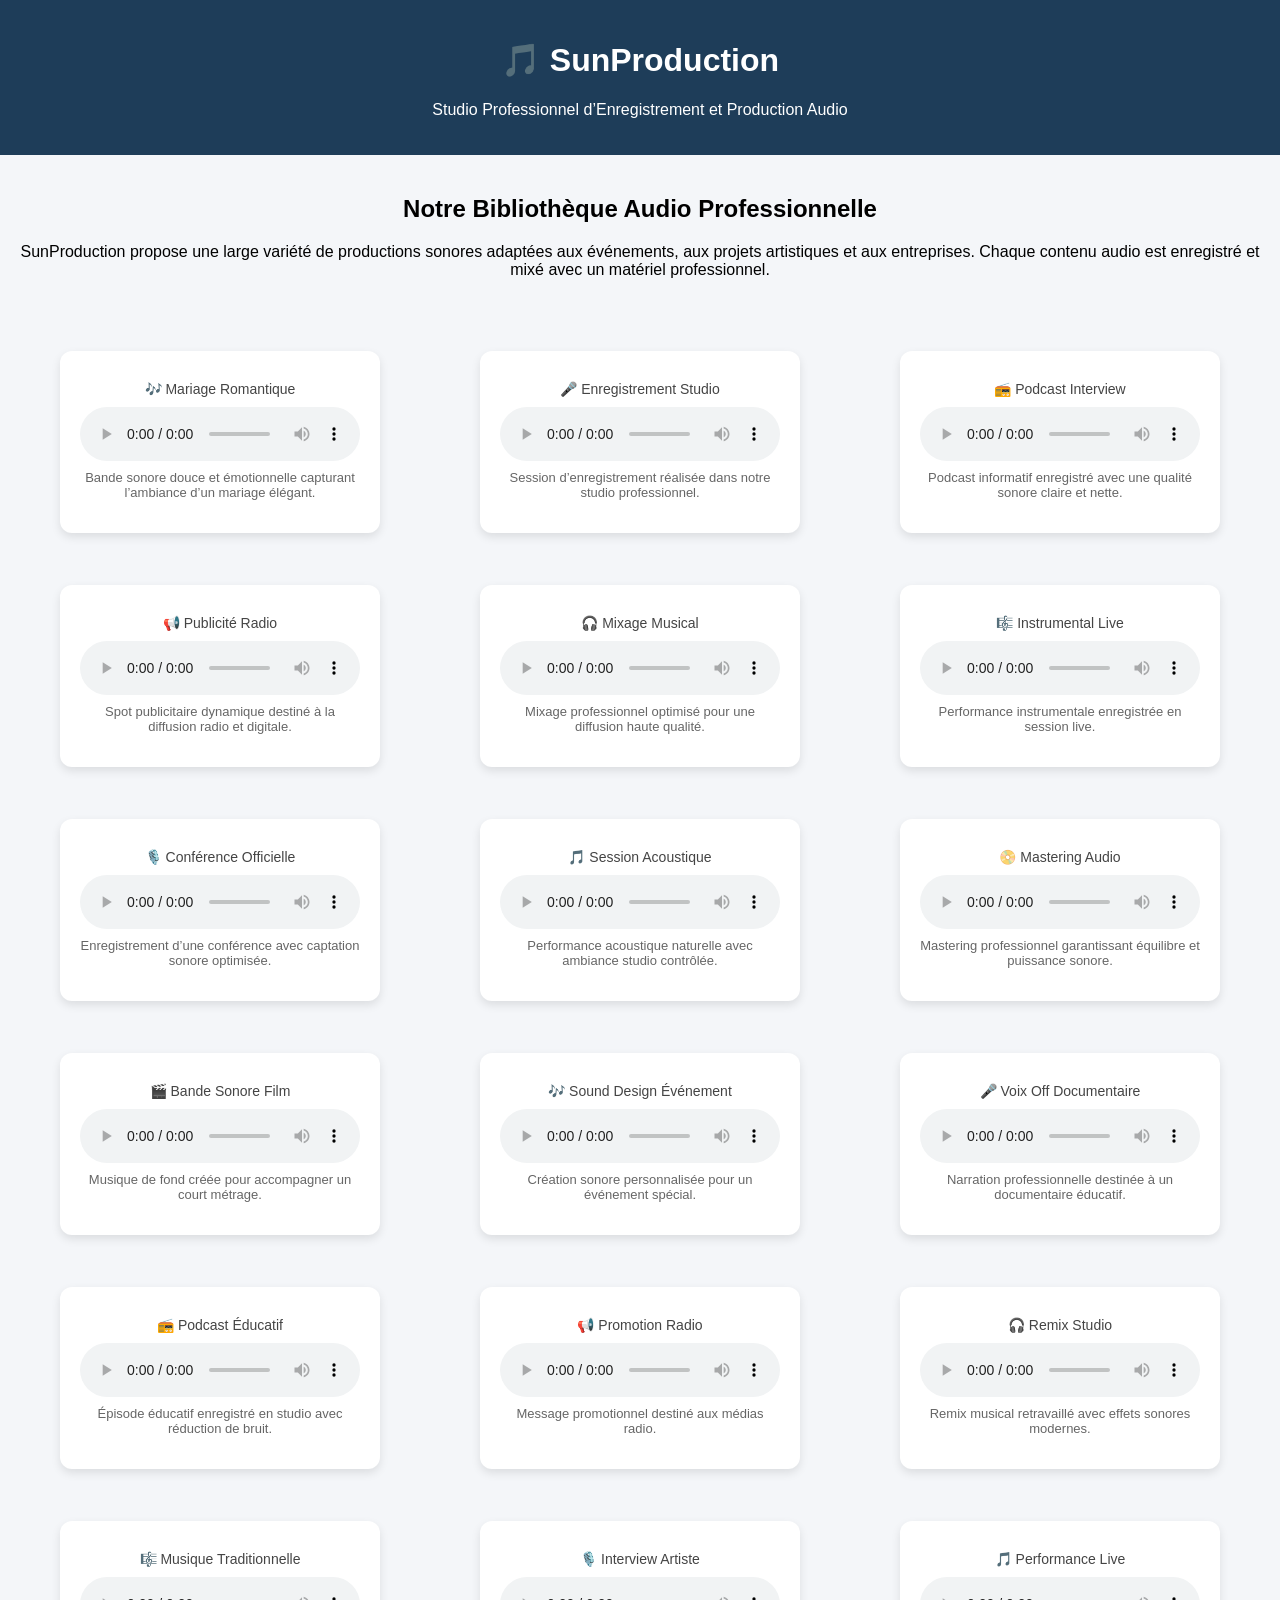
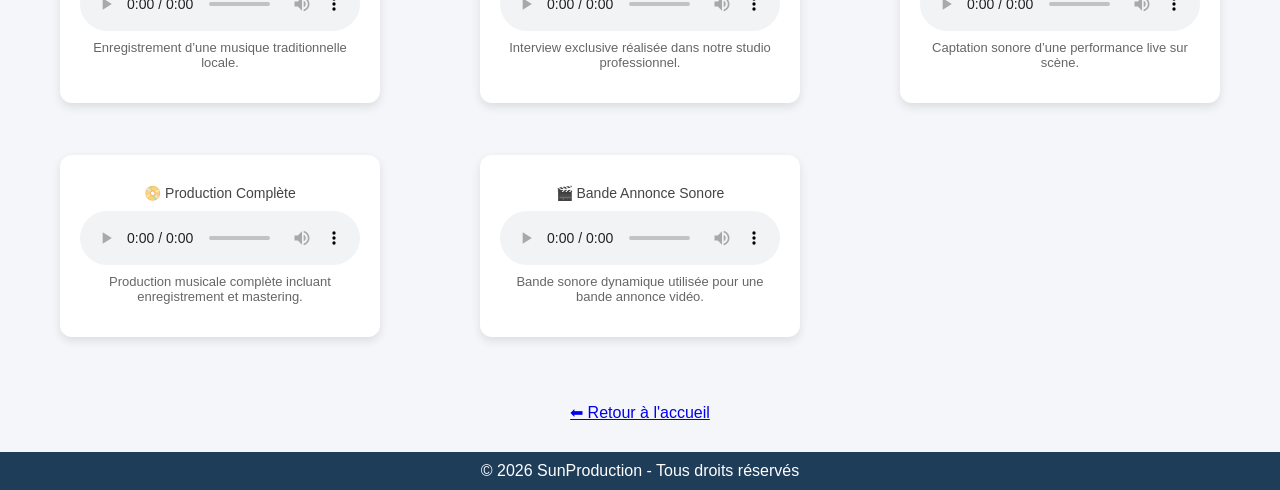
==== audio.html @ b6ee8d7e "Add files via upload" ====
<!DOCTYPE html>
<html lang="fr">
<head>
<meta charset="UTF-8">
<title>Audio - SunProduction</title>
<link rel="stylesheet" href="style.css">

<style>
.galerie-audio {
    display: grid;
    grid-template-columns: repeat(auto-fit, minmax(300px, 1fr));
    gap: 20px;
    padding: 20px;
}

figure {
    background-color: white;
    padding: 20px;
    border-radius: 12px;
    box-shadow: 0px 4px 10px rgba(0,0,0,0.1);
    text-align: center;
}

audio {
    width: 100%;
    margin-top: 10px;
}

figcaption {
    margin-top: 10px;
    font-size: 14px;
    color: #444;
}

.description {
    font-size: 13px;
    color: #666;
    margin-top: 5px;
}
</style>
</head>

<body>

<header>
    <h1>🎵 SunProduction</h1>
    <p>Studio Professionnel d’Enregistrement et Production Audio</p>
</header>

<section style="text-align:center; padding:20px;">
    <h2>Notre Bibliothèque Audio Professionnelle</h2>

    <p>
        SunProduction propose une large variété de productions sonores
        adaptées aux événements, aux projets artistiques et aux entreprises.
        Chaque contenu audio est enregistré et mixé avec un matériel professionnel.
    </p>
</section>

<section class="galerie-audio">

<!-- 1 -->
<figure>
    <figcaption>🎶 Mariage Romantique</figcaption>
    <audio controls><source src="audios/YARI MUTO __ INKURUNZIZA FAMILY CHOIR __ COPYRIGHT RESERVED(MP3_160K).mp3" type="audio/mpeg"></audio>
    <p class="description">Bande sonore douce et émotionnelle capturant l’ambiance d’un mariage élégant.</p>
</figure>

<!-- 2 -->
<figure>
    <figcaption>🎤 Enregistrement Studio</figcaption>
    <audio controls><source src="audios/facebook_video_1758124839609.mp3" type="audio/mpeg"></audio>
    <p class="description">Session d’enregistrement réalisée dans notre studio professionnel.</p>
</figure>

<!-- 3 -->
<figure>
    <figcaption>📻 Podcast Interview</figcaption>
    <audio controls><source src="audios/interview.mp3" type="audio/mpeg"></audio>
    <p class="description">Podcast informatif enregistré avec une qualité sonore claire et nette.</p>
</figure>

<!-- 4 -->
<figure>
    <figcaption>📢 Publicité Radio</figcaption>
    <audio controls><source src="audios/agakino.mp3" type="audio/mpeg"></audio>
    <p class="description">Spot publicitaire dynamique destiné à la diffusion radio et digitale.</p>
</figure>

<!-- 5 -->
<figure>
    <figcaption>🎧 Mixage Musical</figcaption>
    <audio controls><source src="audios/facebook_video_1737701937747.mp3" type="audio/mpeg"></audio>
    <p class="description">Mixage professionnel optimisé pour une diffusion haute qualité.</p>
</figure>

<!-- 6 -->
<figure>
    <figcaption>🎼 Instrumental Live</figcaption>
    <audio controls><source src="audios/facebook_video_1745438090163.mp3" type="audio/mpeg"></audio>
    <p class="description">Performance instrumentale enregistrée en session live.</p>
</figure>

<!-- 7 -->
<figure>
    <figcaption>🎙️ Conférence Officielle</figcaption>
    <audio controls><source src="audios/facebook_video_1758116193965.mp3" type="audio/mpeg"></audio>
    <p class="description">Enregistrement d’une conférence avec captation sonore optimisée.</p>
</figure>

<!-- 8 -->
<figure>
    <figcaption>🎵 Session Acoustique</figcaption>
    <audio controls><source src="audios/facebook_video_1758116558402.mp3" type="audio/mpeg"></audio>
    <p class="description">Performance acoustique naturelle avec ambiance studio contrôlée.</p>
</figure>

<!-- 9 -->
<figure>
    <figcaption>📀 Mastering Audio</figcaption>
    <audio controls><source src="audios/facebook_video_1758116624824.mp3" type="audio/mpeg"></audio>
    <p class="description">Mastering professionnel garantissant équilibre et puissance sonore.</p>
</figure>

<!-- 10 -->
<figure>
    <figcaption>🎬 Bande Sonore Film</figcaption>
    <audio controls><source src="audios/facebook_video_1758116954953.mp3" type="audio/mpeg"></audio>
    <p class="description">Musique de fond créée pour accompagner un court métrage.</p>
</figure>

<!-- 11 -->
<figure>
    <figcaption>🎶 Sound Design Événement</figcaption>
    <audio controls><source src="audios/facebook_video_1758117021449.mp3" type="audio/mpeg"></audio>
    <p class="description">Création sonore personnalisée pour un événement spécial.</p>
</figure>

<!-- 12 -->
<figure>
    <figcaption>🎤 Voix Off Documentaire</figcaption>
    <audio controls><source src="audios/facebook_video_1758116684536.mp3" type="audio/mpeg"></audio>
    <p class="description">Narration professionnelle destinée à un documentaire éducatif.</p>
</figure>

<!-- 13 -->
<figure>
    <figcaption>📻 Podcast Éducatif</figcaption>
    <audio controls><source src="audios/facebook_video_1758116193965.mp3" type="audio/mpeg"></audio>
    <p class="description">Épisode éducatif enregistré en studio avec réduction de bruit.</p>
</figure>

<!-- 14 -->
<figure>
    <figcaption>📢 Promotion Radio</figcaption>
    <audio controls><source src="audios/facebook_video_1758116570198.mp3" type="audio/mpeg"></audio>
    <p class="description">Message promotionnel destiné aux médias radio.</p>
</figure>

<!-- 15 -->
<figure>
    <figcaption>🎧 Remix Studio</figcaption>
    <audio controls><source src="audios/facebook_video_1758124584483.mp3" type="audio/mpeg"></audio>
    <p class="description">Remix musical retravaillé avec effets sonores modernes.</p>
</figure>

<!-- 16 -->
<figure>
    <figcaption>🎼 Musique Traditionnelle</figcaption>
    <audio controls><source src="audios/facebook_video_1758124402899.mp3" type="audio/mpeg"></audio>
    <p class="description">Enregistrement d’une musique traditionnelle locale.</p>
</figure>

<!-- 17 -->
<figure>
    <figcaption>🎙️ Interview Artiste</figcaption>
    <audio controls><source src="audios/facebook_video_1737065933926.mp3" type="audio/mpeg"></audio>
    <p class="description">Interview exclusive réalisée dans notre studio professionnel.</p>
</figure>

<!-- 18 -->
<figure>
    <figcaption>🎵 Performance Live</figcaption>
    <audio controls><source src="audios/facebook_video_1758124374170.mp3" type="audio/mpeg"></audio>
    <p class="description">Captation sonore d’une performance live sur scène.</p>
</figure>

<!-- 19 -->
<figure>
    <figcaption>📀 Production Complète</figcaption>
    <audio controls><source src="audios/facebook_video_1758117112931.mp3" type="audio/mpeg"></audio>
    <p class="description">Production musicale complète incluant enregistrement et mastering.</p>
</figure>

<!-- 20 -->
<figure>
    <figcaption>🎬 Bande Annonce Sonore</figcaption>
    <audio controls><source src="audios/facebook_video_1758117639363.mp3" type="audio/mpeg"></audio>
    <p class="description">Bande sonore dynamique utilisée pour une bande annonce vidéo.</p>
</figure>

</section>

<div style="text-align:center; margin:30px;">
    <a href="index.html">⬅ Retour à l'accueil</a>
</div>

<footer style="text-align:center; padding:10px; background:#1e3d59; color:white;">
    © 2026 SunProduction - Tous droits réservés
</footer>

</body>
</html>
---- style.css ----
body {
    font-family: Arial, sans-serif;
    margin: 0;
    background-color: #f4f6f9;
}

header {
    background-color: #1e3d59;
    color: white;
    text-align: center;
    padding: 20px;
}

nav {
    background-color: #ff6e40;
    text-align: center;
    padding: 15px;
}

nav a {
    color: white;
    margin: 15px;
    text-decoration: none;
    font-weight: bold;
}

nav a:hover {
    text-decoration: underline;
}

section {
    padding: 40px;
    text-align: center;
}

footer {
    background-color: #1e3d59;
    color: white;
    text-align: center;
    padding: 10px;
}
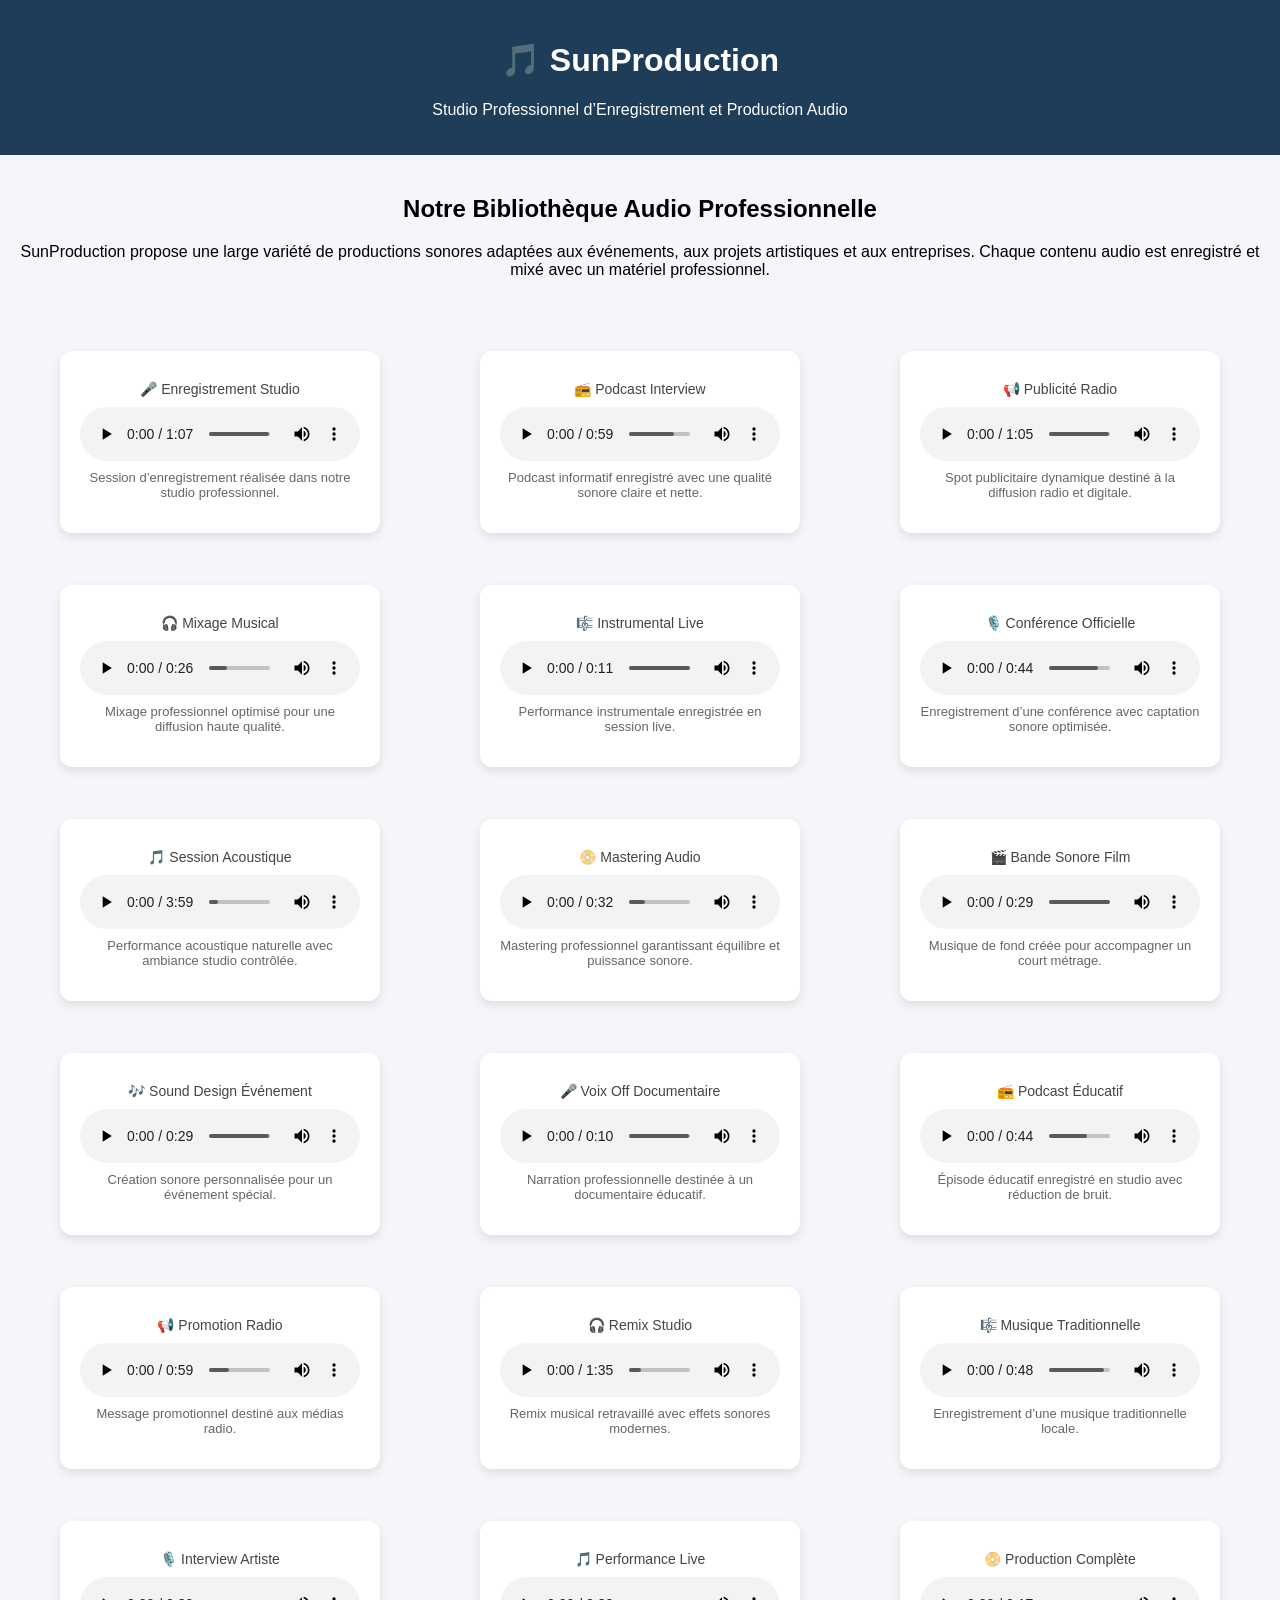
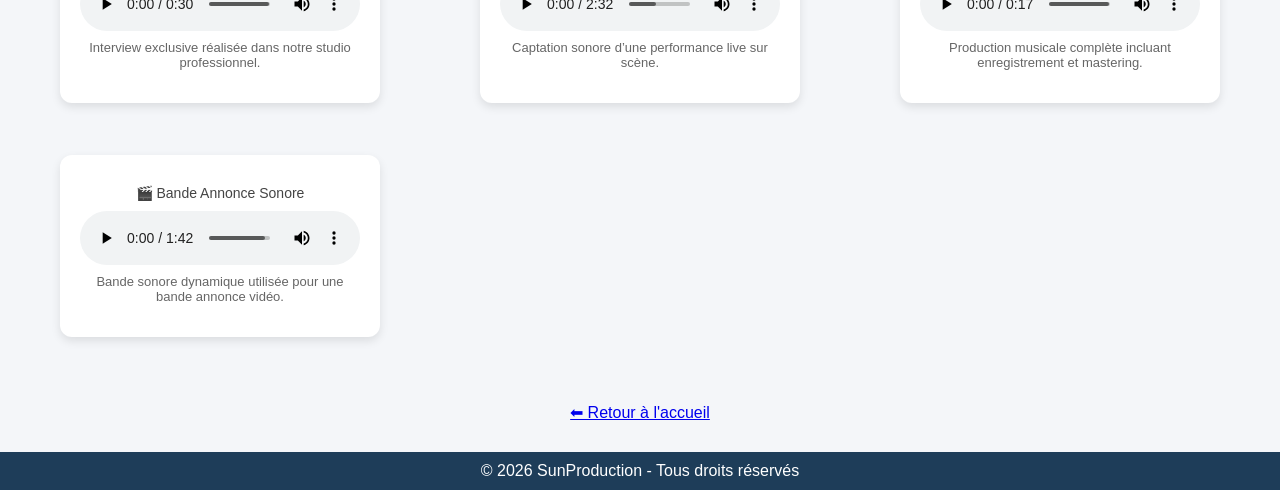
==== commit bad4b412: "Update audio.html" ====
--- a/audio.html
+++ b/audio.html
@@ -59,143 +59,138 @@
 
 <section class="galerie-audio">
 
-<!-- 1 -->
-<figure>
-    <figcaption>🎶 Mariage Romantique</figcaption>
-    <audio controls><source src="audios/YARI MUTO __ INKURUNZIZA FAMILY CHOIR __ COPYRIGHT RESERVED(MP3_160K).mp3" type="audio/mpeg"></audio>
-    <p class="description">Bande sonore douce et émotionnelle capturant l’ambiance d’un mariage élégant.</p>
-</figure>
+
 
 <!-- 2 -->
 <figure>
     <figcaption>🎤 Enregistrement Studio</figcaption>
-    <audio controls><source src="audios/facebook_video_1758124839609.mp3" type="audio/mpeg"></audio>
+    <audio controls><source src="facebook_video_1758124839609.mp3" type="audio/mpeg"></audio>
     <p class="description">Session d’enregistrement réalisée dans notre studio professionnel.</p>
 </figure>
 
 <!-- 3 -->
 <figure>
     <figcaption>📻 Podcast Interview</figcaption>
-    <audio controls><source src="audios/interview.mp3" type="audio/mpeg"></audio>
+    <audio controls><source src="interview.mp3" type="audio/mpeg"></audio>
     <p class="description">Podcast informatif enregistré avec une qualité sonore claire et nette.</p>
 </figure>
 
 <!-- 4 -->
 <figure>
     <figcaption>📢 Publicité Radio</figcaption>
-    <audio controls><source src="audios/agakino.mp3" type="audio/mpeg"></audio>
+    <audio controls><source src="agakino.mp3" type="audio/mpeg"></audio>
     <p class="description">Spot publicitaire dynamique destiné à la diffusion radio et digitale.</p>
 </figure>
 
 <!-- 5 -->
 <figure>
     <figcaption>🎧 Mixage Musical</figcaption>
-    <audio controls><source src="audios/facebook_video_1737701937747.mp3" type="audio/mpeg"></audio>
+    <audio controls><source src="facebook_video_1737701937747.mp3" type="audio/mpeg"></audio>
     <p class="description">Mixage professionnel optimisé pour une diffusion haute qualité.</p>
 </figure>
 
 <!-- 6 -->
 <figure>
     <figcaption>🎼 Instrumental Live</figcaption>
-    <audio controls><source src="audios/facebook_video_1745438090163.mp3" type="audio/mpeg"></audio>
+    <audio controls><source src="facebook_video_1745438090163.mp3" type="audio/mpeg"></audio>
     <p class="description">Performance instrumentale enregistrée en session live.</p>
 </figure>
 
 <!-- 7 -->
 <figure>
     <figcaption>🎙️ Conférence Officielle</figcaption>
-    <audio controls><source src="audios/facebook_video_1758116193965.mp3" type="audio/mpeg"></audio>
+    <audio controls><source src="facebook_video_1758116193965.mp3" type="audio/mpeg"></audio>
     <p class="description">Enregistrement d’une conférence avec captation sonore optimisée.</p>
 </figure>
 
 <!-- 8 -->
 <figure>
     <figcaption>🎵 Session Acoustique</figcaption>
-    <audio controls><source src="audios/facebook_video_1758116558402.mp3" type="audio/mpeg"></audio>
+    <audio controls><source src="facebook_video_1758116558402.mp3" type="audio/mpeg"></audio>
     <p class="description">Performance acoustique naturelle avec ambiance studio contrôlée.</p>
 </figure>
 
 <!-- 9 -->
 <figure>
     <figcaption>📀 Mastering Audio</figcaption>
-    <audio controls><source src="audios/facebook_video_1758116624824.mp3" type="audio/mpeg"></audio>
+    <audio controls><source src="facebook_video_1758116624824.mp3" type="audio/mpeg"></audio>
     <p class="description">Mastering professionnel garantissant équilibre et puissance sonore.</p>
 </figure>
 
 <!-- 10 -->
 <figure>
     <figcaption>🎬 Bande Sonore Film</figcaption>
-    <audio controls><source src="audios/facebook_video_1758116954953.mp3" type="audio/mpeg"></audio>
+    <audio controls><source src="facebook_video_1758116954953.mp3" type="audio/mpeg"></audio>
     <p class="description">Musique de fond créée pour accompagner un court métrage.</p>
 </figure>
 
 <!-- 11 -->
 <figure>
     <figcaption>🎶 Sound Design Événement</figcaption>
-    <audio controls><source src="audios/facebook_video_1758117021449.mp3" type="audio/mpeg"></audio>
+    <audio controls><source src="facebook_video_1758117021449.mp3" type="audio/mpeg"></audio>
     <p class="description">Création sonore personnalisée pour un événement spécial.</p>
 </figure>
 
 <!-- 12 -->
 <figure>
     <figcaption>🎤 Voix Off Documentaire</figcaption>
-    <audio controls><source src="audios/facebook_video_1758116684536.mp3" type="audio/mpeg"></audio>
+    <audio controls><source src="facebook_video_1758116684536.mp3" type="audio/mpeg"></audio>
     <p class="description">Narration professionnelle destinée à un documentaire éducatif.</p>
 </figure>
 
 <!-- 13 -->
 <figure>
     <figcaption>📻 Podcast Éducatif</figcaption>
-    <audio controls><source src="audios/facebook_video_1758116193965.mp3" type="audio/mpeg"></audio>
+    <audio controls><source src="facebook_video_1758116193965.mp3" type="audio/mpeg"></audio>
     <p class="description">Épisode éducatif enregistré en studio avec réduction de bruit.</p>
 </figure>
 
 <!-- 14 -->
 <figure>
     <figcaption>📢 Promotion Radio</figcaption>
-    <audio controls><source src="audios/facebook_video_1758116570198.mp3" type="audio/mpeg"></audio>
+    <audio controls><source src="facebook_video_1758116570198.mp3" type="audio/mpeg"></audio>
     <p class="description">Message promotionnel destiné aux médias radio.</p>
 </figure>
 
 <!-- 15 -->
 <figure>
     <figcaption>🎧 Remix Studio</figcaption>
-    <audio controls><source src="audios/facebook_video_1758124584483.mp3" type="audio/mpeg"></audio>
+    <audio controls><source src="facebook_video_1758124584483.mp3" type="audio/mpeg"></audio>
     <p class="description">Remix musical retravaillé avec effets sonores modernes.</p>
 </figure>
 
 <!-- 16 -->
 <figure>
     <figcaption>🎼 Musique Traditionnelle</figcaption>
-    <audio controls><source src="audios/facebook_video_1758124402899.mp3" type="audio/mpeg"></audio>
+    <audio controls><source src="facebook_video_1758124402899.mp3" type="audio/mpeg"></audio>
     <p class="description">Enregistrement d’une musique traditionnelle locale.</p>
 </figure>
 
 <!-- 17 -->
 <figure>
     <figcaption>🎙️ Interview Artiste</figcaption>
-    <audio controls><source src="audios/facebook_video_1737065933926.mp3" type="audio/mpeg"></audio>
+    <audio controls><source src="facebook_video_1737065933926.mp3" type="audio/mpeg"></audio>
     <p class="description">Interview exclusive réalisée dans notre studio professionnel.</p>
 </figure>
 
 <!-- 18 -->
 <figure>
     <figcaption>🎵 Performance Live</figcaption>
-    <audio controls><source src="audios/facebook_video_1758124374170.mp3" type="audio/mpeg"></audio>
+    <audio controls><source src="facebook_video_1758124374170.mp3" type="audio/mpeg"></audio>
     <p class="description">Captation sonore d’une performance live sur scène.</p>
 </figure>
 
 <!-- 19 -->
 <figure>
     <figcaption>📀 Production Complète</figcaption>
-    <audio controls><source src="audios/facebook_video_1758117112931.mp3" type="audio/mpeg"></audio>
+    <audio controls><source src="facebook_video_1758117112931.mp3" type="audio/mpeg"></audio>
     <p class="description">Production musicale complète incluant enregistrement et mastering.</p>
 </figure>
 
 <!-- 20 -->
 <figure>
     <figcaption>🎬 Bande Annonce Sonore</figcaption>
-    <audio controls><source src="audios/facebook_video_1758117639363.mp3" type="audio/mpeg"></audio>
+    <audio controls><source src="facebook_video_1758117639363.mp3" type="audio/mpeg"></audio>
     <p class="description">Bande sonore dynamique utilisée pour une bande annonce vidéo.</p>
 </figure>
 
@@ -210,4 +205,7 @@
 </footer>
 
 </body>
-</html>+
+</html>
+
+
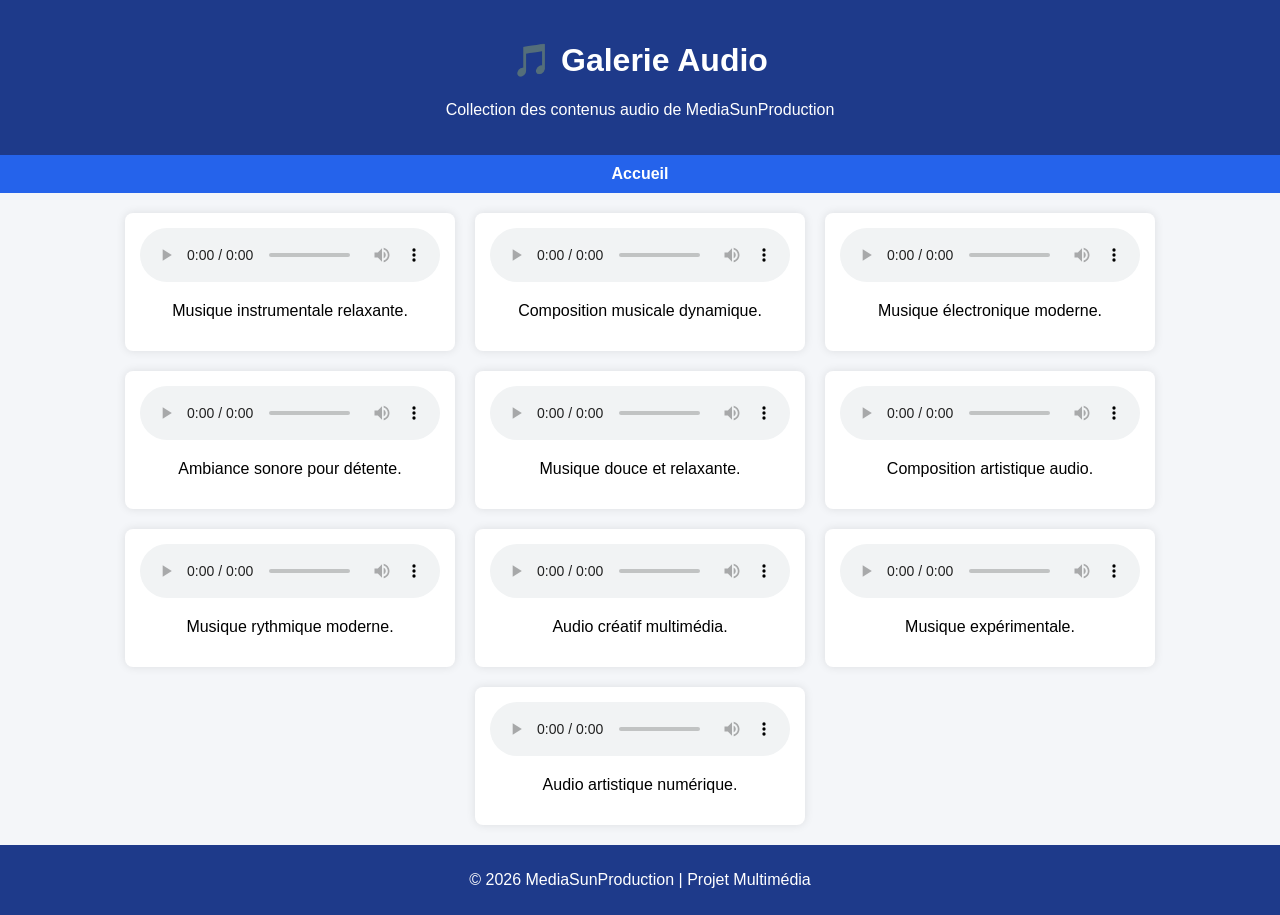
==== commit c888ce9c: "Update audio.html" ====
--- a/audio.html
+++ b/audio.html
@@ -2,210 +2,152 @@
 <html lang="fr">
 <head>
 <meta charset="UTF-8">
-<title>Audio - SunProduction</title>
-<link rel="stylesheet" href="style.css">
+<title>Audio - MediaSunProduction</title>
 
 <style>
-.galerie-audio {
-    display: grid;
-    grid-template-columns: repeat(auto-fit, minmax(300px, 1fr));
-    gap: 20px;
-    padding: 20px;
+
+body{
+font-family: Arial;
+background:#f4f6f9;
+margin:0;
 }
 
-figure {
-    background-color: white;
-    padding: 20px;
-    border-radius: 12px;
-    box-shadow: 0px 4px 10px rgba(0,0,0,0.1);
-    text-align: center;
+header{
+background:#1e3a8a;
+color:white;
+padding:20px;
+text-align:center;
 }
 
-audio {
-    width: 100%;
-    margin-top: 10px;
+nav{
+background:#2563eb;
+padding:10px;
+text-align:center;
 }
 
-figcaption {
-    margin-top: 10px;
-    font-size: 14px;
-    color: #444;
+nav a{
+color:white;
+text-decoration:none;
+margin:10px;
+font-weight:bold;
 }
 
-.description {
-    font-size: 13px;
-    color: #666;
-    margin-top: 5px;
+.container{
+display:flex;
+flex-wrap:wrap;
+justify-content:center;
+gap:20px;
+padding:20px;
 }
+
+.card{
+background:white;
+width:300px;
+padding:15px;
+border-radius:8px;
+box-shadow:0 0 10px rgba(0,0,0,0.1);
+text-align:center;
+}
+
+footer{
+background:#1e3a8a;
+color:white;
+text-align:center;
+padding:10px;
+}
+
 </style>
+
 </head>
 
 <body>
 
 <header>
-    <h1>🎵 SunProduction</h1>
-    <p>Studio Professionnel d’Enregistrement et Production Audio</p>
+<h1>🎵 Galerie Audio</h1>
+<p>Collection des contenus audio de MediaSunProduction</p>
 </header>
 
-<section style="text-align:center; padding:20px;">
-    <h2>Notre Bibliothèque Audio Professionnelle</h2>
+<nav>
+<a href="index.html">Accueil</a>
+</nav>
 
-    <p>
-        SunProduction propose une large variété de productions sonores
-        adaptées aux événements, aux projets artistiques et aux entreprises.
-        Chaque contenu audio est enregistré et mixé avec un matériel professionnel.
-    </p>
-</section>
+<div class="container">
 
-<section class="galerie-audio">
-
-
-
-<!-- 2 -->
-<figure>
-    <figcaption>🎤 Enregistrement Studio</figcaption>
-    <audio controls><source src="facebook_video_1758124839609.mp3" type="audio/mpeg"></audio>
-    <p class="description">Session d’enregistrement réalisée dans notre studio professionnel.</p>
-</figure>
-
-<!-- 3 -->
-<figure>
-    <figcaption>📻 Podcast Interview</figcaption>
-    <audio controls><source src="interview.mp3" type="audio/mpeg"></audio>
-    <p class="description">Podcast informatif enregistré avec une qualité sonore claire et nette.</p>
-</figure>
-
-<!-- 4 -->
-<figure>
-    <figcaption>📢 Publicité Radio</figcaption>
-    <audio controls><source src="agakino.mp3" type="audio/mpeg"></audio>
-    <p class="description">Spot publicitaire dynamique destiné à la diffusion radio et digitale.</p>
-</figure>
-
-<!-- 5 -->
-<figure>
-    <figcaption>🎧 Mixage Musical</figcaption>
-    <audio controls><source src="facebook_video_1737701937747.mp3" type="audio/mpeg"></audio>
-    <p class="description">Mixage professionnel optimisé pour une diffusion haute qualité.</p>
-</figure>
-
-<!-- 6 -->
-<figure>
-    <figcaption>🎼 Instrumental Live</figcaption>
-    <audio controls><source src="facebook_video_1745438090163.mp3" type="audio/mpeg"></audio>
-    <p class="description">Performance instrumentale enregistrée en session live.</p>
-</figure>
-
-<!-- 7 -->
-<figure>
-    <figcaption>🎙️ Conférence Officielle</figcaption>
-    <audio controls><source src="facebook_video_1758116193965.mp3" type="audio/mpeg"></audio>
-    <p class="description">Enregistrement d’une conférence avec captation sonore optimisée.</p>
-</figure>
-
-<!-- 8 -->
-<figure>
-    <figcaption>🎵 Session Acoustique</figcaption>
-    <audio controls><source src="facebook_video_1758116558402.mp3" type="audio/mpeg"></audio>
-    <p class="description">Performance acoustique naturelle avec ambiance studio contrôlée.</p>
-</figure>
-
-<!-- 9 -->
-<figure>
-    <figcaption>📀 Mastering Audio</figcaption>
-    <audio controls><source src="facebook_video_1758116624824.mp3" type="audio/mpeg"></audio>
-    <p class="description">Mastering professionnel garantissant équilibre et puissance sonore.</p>
-</figure>
-
-<!-- 10 -->
-<figure>
-    <figcaption>🎬 Bande Sonore Film</figcaption>
-    <audio controls><source src="facebook_video_1758116954953.mp3" type="audio/mpeg"></audio>
-    <p class="description">Musique de fond créée pour accompagner un court métrage.</p>
-</figure>
-
-<!-- 11 -->
-<figure>
-    <figcaption>🎶 Sound Design Événement</figcaption>
-    <audio controls><source src="facebook_video_1758117021449.mp3" type="audio/mpeg"></audio>
-    <p class="description">Création sonore personnalisée pour un événement spécial.</p>
-</figure>
-
-<!-- 12 -->
-<figure>
-    <figcaption>🎤 Voix Off Documentaire</figcaption>
-    <audio controls><source src="facebook_video_1758116684536.mp3" type="audio/mpeg"></audio>
-    <p class="description">Narration professionnelle destinée à un documentaire éducatif.</p>
-</figure>
-
-<!-- 13 -->
-<figure>
-    <figcaption>📻 Podcast Éducatif</figcaption>
-    <audio controls><source src="facebook_video_1758116193965.mp3" type="audio/mpeg"></audio>
-    <p class="description">Épisode éducatif enregistré en studio avec réduction de bruit.</p>
-</figure>
-
-<!-- 14 -->
-<figure>
-    <figcaption>📢 Promotion Radio</figcaption>
-    <audio controls><source src="facebook_video_1758116570198.mp3" type="audio/mpeg"></audio>
-    <p class="description">Message promotionnel destiné aux médias radio.</p>
-</figure>
-
-<!-- 15 -->
-<figure>
-    <figcaption>🎧 Remix Studio</figcaption>
-    <audio controls><source src="facebook_video_1758124584483.mp3" type="audio/mpeg"></audio>
-    <p class="description">Remix musical retravaillé avec effets sonores modernes.</p>
-</figure>
-
-<!-- 16 -->
-<figure>
-    <figcaption>🎼 Musique Traditionnelle</figcaption>
-    <audio controls><source src="facebook_video_1758124402899.mp3" type="audio/mpeg"></audio>
-    <p class="description">Enregistrement d’une musique traditionnelle locale.</p>
-</figure>
-
-<!-- 17 -->
-<figure>
-    <figcaption>🎙️ Interview Artiste</figcaption>
-    <audio controls><source src="facebook_video_1737065933926.mp3" type="audio/mpeg"></audio>
-    <p class="description">Interview exclusive réalisée dans notre studio professionnel.</p>
-</figure>
-
-<!-- 18 -->
-<figure>
-    <figcaption>🎵 Performance Live</figcaption>
-    <audio controls><source src="facebook_video_1758124374170.mp3" type="audio/mpeg"></audio>
-    <p class="description">Captation sonore d’une performance live sur scène.</p>
-</figure>
-
-<!-- 19 -->
-<figure>
-    <figcaption>📀 Production Complète</figcaption>
-    <audio controls><source src="facebook_video_1758117112931.mp3" type="audio/mpeg"></audio>
-    <p class="description">Production musicale complète incluant enregistrement et mastering.</p>
-</figure>
-
-<!-- 20 -->
-<figure>
-    <figcaption>🎬 Bande Annonce Sonore</figcaption>
-    <audio controls><source src="facebook_video_1758117639363.mp3" type="audio/mpeg"></audio>
-    <p class="description">Bande sonore dynamique utilisée pour une bande annonce vidéo.</p>
-</figure>
-
-</section>
-
-<div style="text-align:center; margin:30px;">
-    <a href="index.html">⬅ Retour à l'accueil</a>
+<div class="card">
+<audio controls>
+<source src="https://www.soundhelix.com/examples/mp3/SoundHelix-Song-1.mp3" type="audio/mpeg">
+</audio>
+<p>Musique instrumentale relaxante.</p>
 </div>
 
-<footer style="text-align:center; padding:10px; background:#1e3d59; color:white;">
-    © 2026 SunProduction - Tous droits réservés
+<div class="card">
+<audio controls>
+<source src="https://www.soundhelix.com/examples/mp3/SoundHelix-Song-2.mp3" type="audio/mpeg">
+</audio>
+<p>Composition musicale dynamique.</p>
+</div>
+
+<div class="card">
+<audio controls>
+<source src="https://www.soundhelix.com/examples/mp3/SoundHelix-Song-3.mp3" type="audio/mpeg">
+</audio>
+<p>Musique électronique moderne.</p>
+</div>
+
+<div class="card">
+<audio controls>
+<source src="https://www.soundhelix.com/examples/mp3/SoundHelix-Song-4.mp3" type="audio/mpeg">
+</audio>
+<p>Ambiance sonore pour détente.</p>
+</div>
+
+<div class="card">
+<audio controls>
+<source src="https://www.soundhelix.com/examples/mp3/SoundHelix-Song-5.mp3" type="audio/mpeg">
+</audio>
+<p>Musique douce et relaxante.</p>
+</div>
+
+<div class="card">
+<audio controls>
+<source src="https://www.soundhelix.com/examples/mp3/SoundHelix-Song-6.mp3" type="audio/mpeg">
+</audio>
+<p>Composition artistique audio.</p>
+</div>
+
+<div class="card">
+<audio controls>
+<source src="https://www.soundhelix.com/examples/mp3/SoundHelix-Song-7.mp3" type="audio/mpeg">
+</audio>
+<p>Musique rythmique moderne.</p>
+</div>
+
+<div class="card">
+<audio controls>
+<source src="https://www.soundhelix.com/examples/mp3/SoundHelix-Song-8.mp3" type="audio/mpeg">
+</audio>
+<p>Audio créatif multimédia.</p>
+</div>
+
+<div class="card">
+<audio controls>
+<source src="https://www.soundhelix.com/examples/mp3/SoundHelix-Song-9.mp3" type="audio/mpeg">
+</audio>
+<p>Musique expérimentale.</p>
+</div>
+
+<div class="card">
+<audio controls>
+<source src="https://www.soundhelix.com/examples/mp3/SoundHelix-Song-10.mp3" type="audio/mpeg">
+</audio>
+<p>Audio artistique numérique.</p>
+</div>
+
+</div>
+
+<footer>
+<p>© 2026 MediaSunProduction | Projet Multimédia</p>
 </footer>
 
 </body>
-
 </html>
-
-
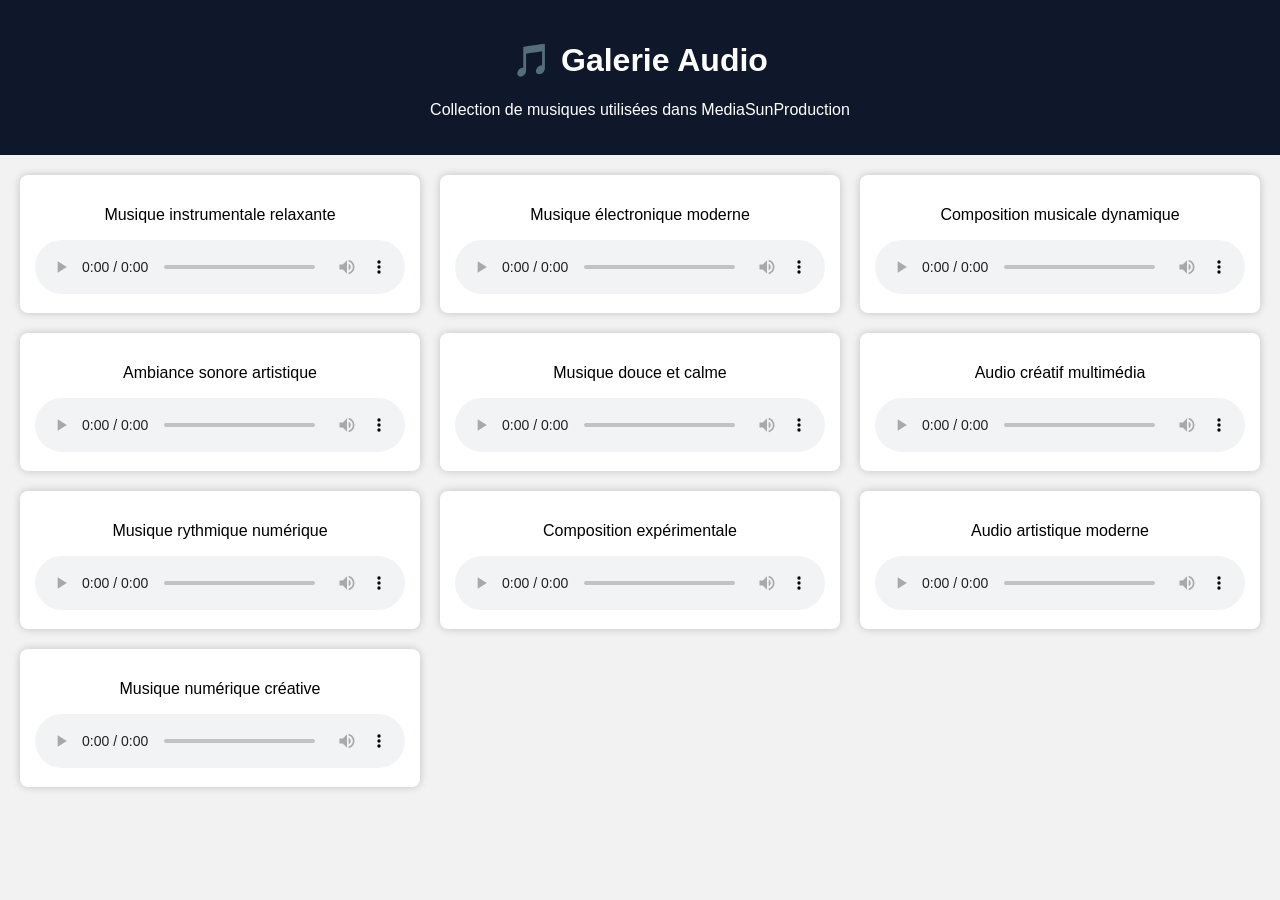
==== commit f5e28336: "Update audio.html" ====
--- a/audio.html
+++ b/audio.html
@@ -8,52 +8,34 @@
 
 body{
 font-family: Arial;
-background:#f4f6f9;
+background:#f2f2f2;
 margin:0;
 }
 
 header{
-background:#1e3a8a;
+background:#0f172a;
 color:white;
 padding:20px;
 text-align:center;
 }
 
-nav{
-background:#2563eb;
-padding:10px;
-text-align:center;
-}
-
-nav a{
-color:white;
-text-decoration:none;
-margin:10px;
-font-weight:bold;
-}
-
 .container{
-display:flex;
-flex-wrap:wrap;
-justify-content:center;
+display:grid;
+grid-template-columns:repeat(auto-fit,minmax(300px,1fr));
 gap:20px;
 padding:20px;
 }
 
 .card{
 background:white;
-width:300px;
 padding:15px;
 border-radius:8px;
-box-shadow:0 0 10px rgba(0,0,0,0.1);
+box-shadow:0 0 8px rgba(0,0,0,0.2);
 text-align:center;
 }
 
-footer{
-background:#1e3a8a;
-color:white;
-text-align:center;
-padding:10px;
+audio{
+width:100%;
 }
 
 </style>
@@ -64,90 +46,82 @@
 
 <header>
 <h1>🎵 Galerie Audio</h1>
-<p>Collection des contenus audio de MediaSunProduction</p>
+<p>Collection de musiques utilisées dans MediaSunProduction</p>
 </header>
-
-<nav>
-<a href="index.html">Accueil</a>
-</nav>
 
 <div class="container">
 
 <div class="card">
+<p>Musique instrumentale relaxante</p>
 <audio controls>
-<source src="https://www.soundhelix.com/examples/mp3/SoundHelix-Song-1.mp3" type="audio/mpeg">
+<source src="https://www.soundhelix.com/examples/mp3/SoundHelix-Song-1.mp3">
 </audio>
-<p>Musique instrumentale relaxante.</p>
 </div>
 
 <div class="card">
+<p>Musique électronique moderne</p>
 <audio controls>
-<source src="https://www.soundhelix.com/examples/mp3/SoundHelix-Song-2.mp3" type="audio/mpeg">
+<source src="https://www.soundhelix.com/examples/mp3/SoundHelix-Song-2.mp3">
 </audio>
-<p>Composition musicale dynamique.</p>
 </div>
 
 <div class="card">
+<p>Composition musicale dynamique</p>
 <audio controls>
-<source src="https://www.soundhelix.com/examples/mp3/SoundHelix-Song-3.mp3" type="audio/mpeg">
+<source src="https://www.soundhelix.com/examples/mp3/SoundHelix-Song-3.mp3">
 </audio>
-<p>Musique électronique moderne.</p>
 </div>
 
 <div class="card">
+<p>Ambiance sonore artistique</p>
 <audio controls>
-<source src="https://www.soundhelix.com/examples/mp3/SoundHelix-Song-4.mp3" type="audio/mpeg">
+<source src="https://www.soundhelix.com/examples/mp3/SoundHelix-Song-4.mp3">
 </audio>
-<p>Ambiance sonore pour détente.</p>
 </div>
 
 <div class="card">
+<p>Musique douce et calme</p>
 <audio controls>
-<source src="https://www.soundhelix.com/examples/mp3/SoundHelix-Song-5.mp3" type="audio/mpeg">
+<source src="https://www.soundhelix.com/examples/mp3/SoundHelix-Song-5.mp3">
 </audio>
-<p>Musique douce et relaxante.</p>
 </div>
 
 <div class="card">
+<p>Audio créatif multimédia</p>
 <audio controls>
-<source src="https://www.soundhelix.com/examples/mp3/SoundHelix-Song-6.mp3" type="audio/mpeg">
+<source src="https://www.soundhelix.com/examples/mp3/SoundHelix-Song-6.mp3">
 </audio>
-<p>Composition artistique audio.</p>
 </div>
 
 <div class="card">
+<p>Musique rythmique numérique</p>
 <audio controls>
-<source src="https://www.soundhelix.com/examples/mp3/SoundHelix-Song-7.mp3" type="audio/mpeg">
+<source src="https://www.soundhelix.com/examples/mp3/SoundHelix-Song-7.mp3">
 </audio>
-<p>Musique rythmique moderne.</p>
 </div>
 
 <div class="card">
+<p>Composition expérimentale</p>
 <audio controls>
-<source src="https://www.soundhelix.com/examples/mp3/SoundHelix-Song-8.mp3" type="audio/mpeg">
+<source src="https://www.soundhelix.com/examples/mp3/SoundHelix-Song-8.mp3">
 </audio>
-<p>Audio créatif multimédia.</p>
 </div>
 
 <div class="card">
+<p>Audio artistique moderne</p>
 <audio controls>
-<source src="https://www.soundhelix.com/examples/mp3/SoundHelix-Song-9.mp3" type="audio/mpeg">
+<source src="https://www.soundhelix.com/examples/mp3/SoundHelix-Song-9.mp3">
 </audio>
-<p>Musique expérimentale.</p>
 </div>
 
 <div class="card">
+<p>Musique numérique créative</p>
 <audio controls>
-<source src="https://www.soundhelix.com/examples/mp3/SoundHelix-Song-10.mp3" type="audio/mpeg">
+<source src="https://www.soundhelix.com/examples/mp3/SoundHelix-Song-10.mp3">
 </audio>
-<p>Audio artistique numérique.</p>
 </div>
 
 </div>
 
-<footer>
-<p>© 2026 MediaSunProduction | Projet Multimédia</p>
-</footer>
-
 </body>
 </html>
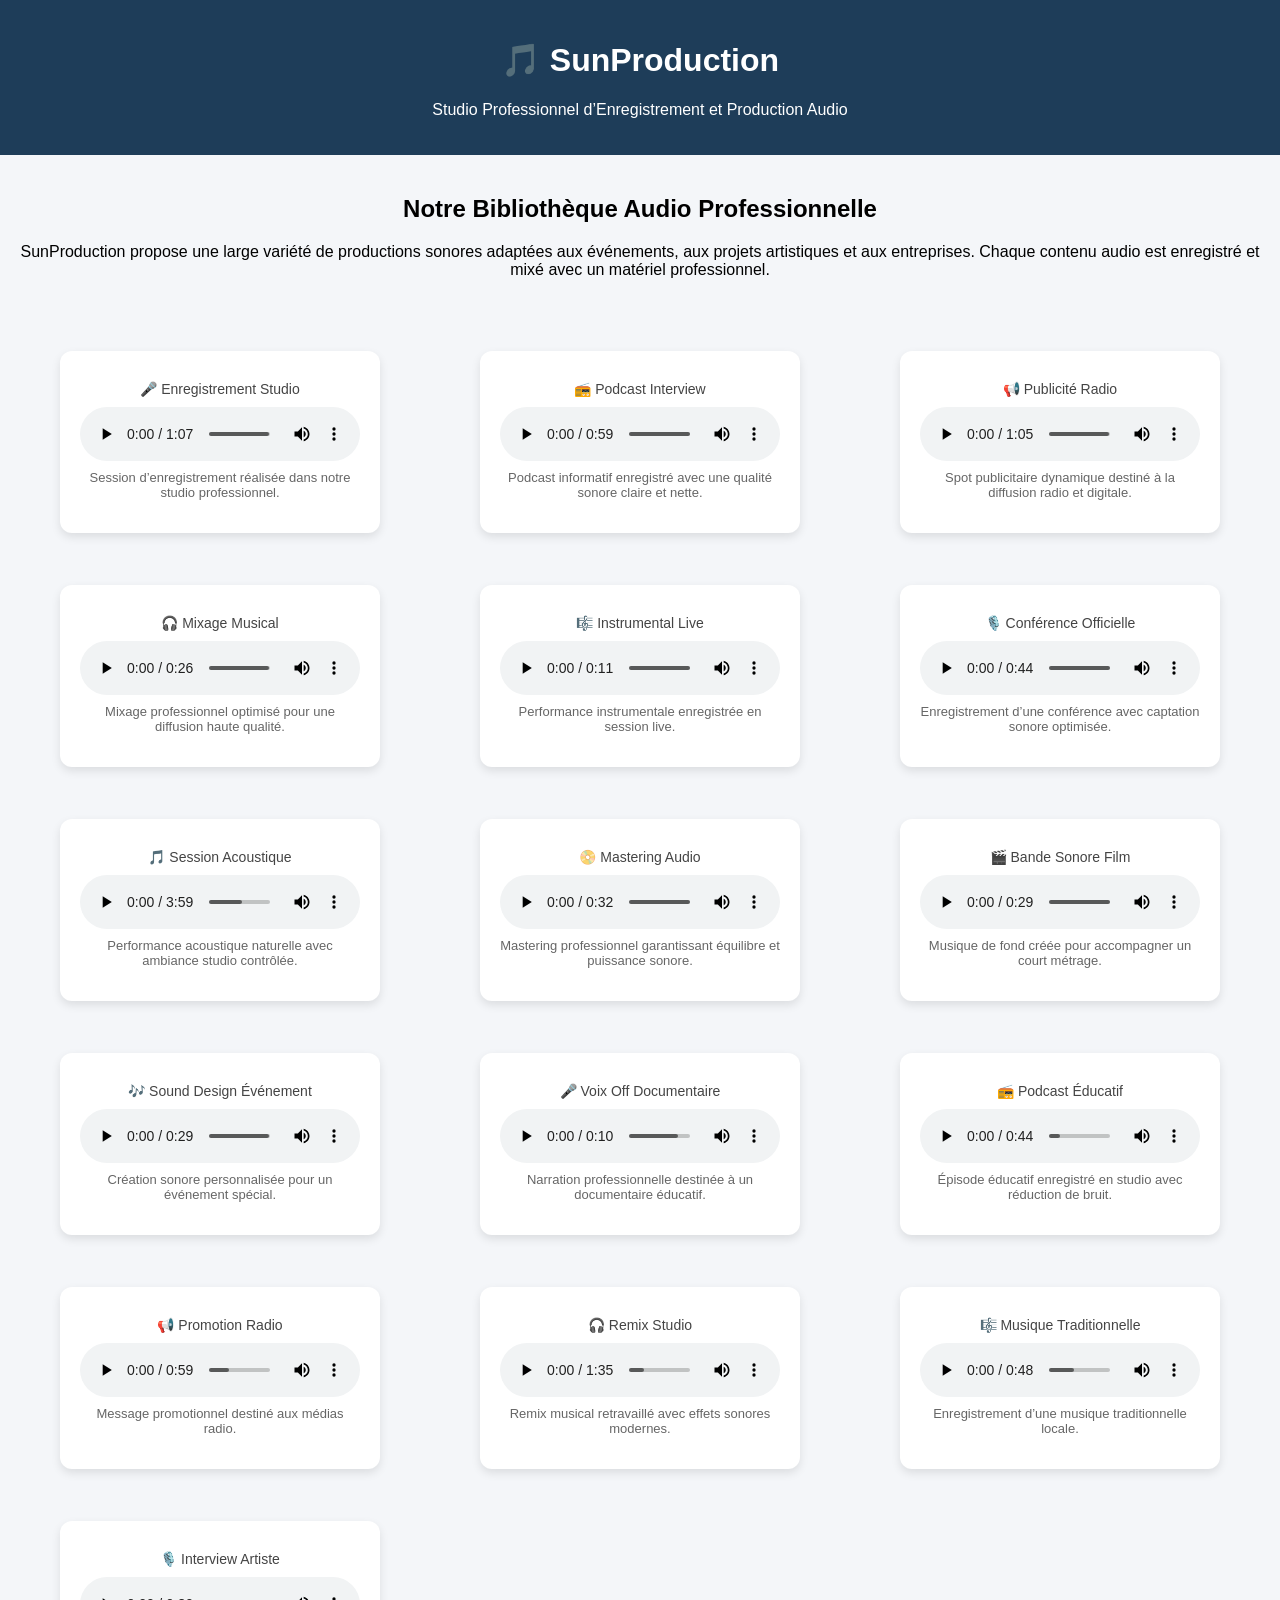
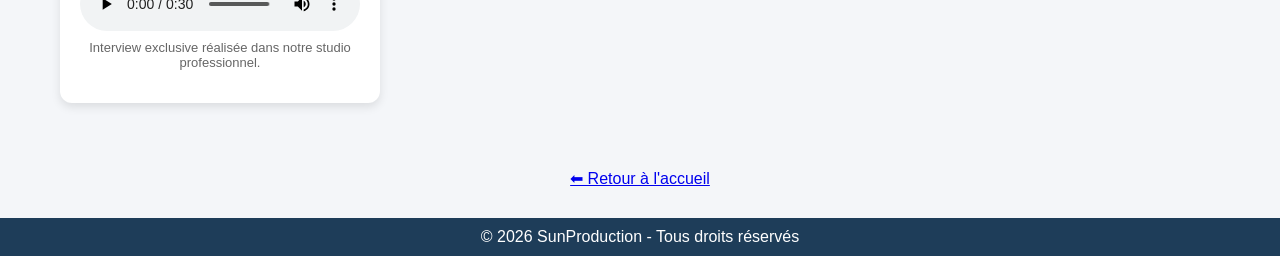
==== commit 4efae257: "Update audio.html" ====
--- a/audio.html
+++ b/audio.html
@@ -2,126 +2,188 @@
 <html lang="fr">
 <head>
 <meta charset="UTF-8">
-<title>Audio - MediaSunProduction</title>
+<title>Audio - SunProduction</title>
+<link rel="stylesheet" href="style.css">
 
 <style>
-
-body{
-font-family: Arial;
-background:#f2f2f2;
-margin:0;
+.galerie-audio {
+    display: grid;
+    grid-template-columns: repeat(auto-fit, minmax(300px, 1fr));
+    gap: 20px;
+    padding: 20px;
 }
 
-header{
-background:#0f172a;
-color:white;
-padding:20px;
-text-align:center;
+figure {
+    background-color: white;
+    padding: 20px;
+    border-radius: 12px;
+    box-shadow: 0px 4px 10px rgba(0,0,0,0.1);
+    text-align: center;
 }
 
-.container{
-display:grid;
-grid-template-columns:repeat(auto-fit,minmax(300px,1fr));
-gap:20px;
-padding:20px;
+audio {
+    width: 100%;
+    margin-top: 10px;
 }
 
-.card{
-background:white;
-padding:15px;
-border-radius:8px;
-box-shadow:0 0 8px rgba(0,0,0,0.2);
-text-align:center;
+figcaption {
+    margin-top: 10px;
+    font-size: 14px;
+    color: #444;
 }
 
-audio{
-width:100%;
+.description {
+    font-size: 13px;
+    color: #666;
+    margin-top: 5px;
 }
-
 </style>
-
 </head>
 
 <body>
 
 <header>
-<h1>🎵 Galerie Audio</h1>
-<p>Collection de musiques utilisées dans MediaSunProduction</p>
+    <h1>🎵 SunProduction</h1>
+    <p>Studio Professionnel d’Enregistrement et Production Audio</p>
 </header>
 
-<div class="container">
+<section style="text-align:center; padding:20px;">
+    <h2>Notre Bibliothèque Audio Professionnelle</h2>
 
-<div class="card">
-<p>Musique instrumentale relaxante</p>
-<audio controls>
-<source src="https://www.soundhelix.com/examples/mp3/SoundHelix-Song-1.mp3">
-</audio>
+    <p>
+        SunProduction propose une large variété de productions sonores
+        adaptées aux événements, aux projets artistiques et aux entreprises.
+        Chaque contenu audio est enregistré et mixé avec un matériel professionnel.
+    </p>
+</section>
+
+<section class="galerie-audio">
+
+
+
+<!-- 2 -->
+<figure>
+    <figcaption>🎤 Enregistrement Studio</figcaption>
+    <audio controls><source src="facebook_video_1758124839609.mp3" type="audio/mpeg"></audio>
+    <p class="description">Session d’enregistrement réalisée dans notre studio professionnel.</p>
+</figure>
+
+<!-- 3 -->
+<figure>
+    <figcaption>📻 Podcast Interview</figcaption>
+    <audio controls><source src="interview.mp3" type="audio/mpeg"></audio>
+    <p class="description">Podcast informatif enregistré avec une qualité sonore claire et nette.</p>
+</figure>
+
+<!-- 4 -->
+<figure>
+    <figcaption>📢 Publicité Radio</figcaption>
+    <audio controls><source src="agakino.mp3" type="audio/mpeg"></audio>
+    <p class="description">Spot publicitaire dynamique destiné à la diffusion radio et digitale.</p>
+</figure>
+
+<!-- 5 -->
+<figure>
+    <figcaption>🎧 Mixage Musical</figcaption>
+    <audio controls><source src="facebook_video_1737701937747.mp3" type="audio/mpeg"></audio>
+    <p class="description">Mixage professionnel optimisé pour une diffusion haute qualité.</p>
+</figure>
+
+<!-- 6 -->
+<figure>
+    <figcaption>🎼 Instrumental Live</figcaption>
+    <audio controls><source src="facebook_video_1745438090163.mp3" type="audio/mpeg"></audio>
+    <p class="description">Performance instrumentale enregistrée en session live.</p>
+</figure>
+
+<!-- 7 -->
+<figure>
+    <figcaption>🎙️ Conférence Officielle</figcaption>
+    <audio controls><source src="facebook_video_1758116193965.mp3" type="audio/mpeg"></audio>
+    <p class="description">Enregistrement d’une conférence avec captation sonore optimisée.</p>
+</figure>
+
+<!-- 8 -->
+<figure>
+    <figcaption>🎵 Session Acoustique</figcaption>
+    <audio controls><source src="facebook_video_1758116558402.mp3" type="audio/mpeg"></audio>
+    <p class="description">Performance acoustique naturelle avec ambiance studio contrôlée.</p>
+</figure>
+
+<!-- 9 -->
+<figure>
+    <figcaption>📀 Mastering Audio</figcaption>
+    <audio controls><source src="facebook_video_1758116624824.mp3" type="audio/mpeg"></audio>
+    <p class="description">Mastering professionnel garantissant équilibre et puissance sonore.</p>
+</figure>
+
+<!-- 10 -->
+<figure>
+    <figcaption>🎬 Bande Sonore Film</figcaption>
+    <audio controls><source src="facebook_video_1758116954953.mp3" type="audio/mpeg"></audio>
+    <p class="description">Musique de fond créée pour accompagner un court métrage.</p>
+</figure>
+
+<!-- 11 -->
+<figure>
+    <figcaption>🎶 Sound Design Événement</figcaption>
+    <audio controls><source src="facebook_video_1758117021449.mp3" type="audio/mpeg"></audio>
+    <p class="description">Création sonore personnalisée pour un événement spécial.</p>
+</figure>
+
+<!-- 12 -->
+<figure>
+    <figcaption>🎤 Voix Off Documentaire</figcaption>
+    <audio controls><source src="facebook_video_1758116684536.mp3" type="audio/mpeg"></audio>
+    <p class="description">Narration professionnelle destinée à un documentaire éducatif.</p>
+</figure>
+
+<!-- 13 -->
+<figure>
+    <figcaption>📻 Podcast Éducatif</figcaption>
+    <audio controls><source src="facebook_video_1758116193965.mp3" type="audio/mpeg"></audio>
+    <p class="description">Épisode éducatif enregistré en studio avec réduction de bruit.</p>
+</figure>
+
+<!-- 14 -->
+<figure>
+    <figcaption>📢 Promotion Radio</figcaption>
+    <audio controls><source src="facebook_video_1758116570198.mp3" type="audio/mpeg"></audio>
+    <p class="description">Message promotionnel destiné aux médias radio.</p>
+</figure>
+
+<!-- 15 -->
+<figure>
+    <figcaption>🎧 Remix Studio</figcaption>
+    <audio controls><source src="facebook_video_1758124584483.mp3" type="audio/mpeg"></audio>
+    <p class="description">Remix musical retravaillé avec effets sonores modernes.</p>
+</figure>
+
+<!-- 16 -->
+<figure>
+    <figcaption>🎼 Musique Traditionnelle</figcaption>
+    <audio controls><source src="facebook_video_1758124402899.mp3" type="audio/mpeg"></audio>
+    <p class="description">Enregistrement d’une musique traditionnelle locale.</p>
+</figure>
+
+<!-- 17 -->
+<figure>
+    <figcaption>🎙️ Interview Artiste</figcaption>
+    <audio controls><source src="facebook_video_1737065933926.mp3" type="audio/mpeg"></audio>
+    <p class="description">Interview exclusive réalisée dans notre studio professionnel.</p>
+</figure>
+
+
+
+</section>
+
+<div style="text-align:center; margin:30px;">
+    <a href="index.html">⬅ Retour à l'accueil</a>
 </div>
 
-<div class="card">
-<p>Musique électronique moderne</p>
-<audio controls>
-<source src="https://www.soundhelix.com/examples/mp3/SoundHelix-Song-2.mp3">
-</audio>
-</div>
-
-<div class="card">
-<p>Composition musicale dynamique</p>
-<audio controls>
-<source src="https://www.soundhelix.com/examples/mp3/SoundHelix-Song-3.mp3">
-</audio>
-</div>
-
-<div class="card">
-<p>Ambiance sonore artistique</p>
-<audio controls>
-<source src="https://www.soundhelix.com/examples/mp3/SoundHelix-Song-4.mp3">
-</audio>
-</div>
-
-<div class="card">
-<p>Musique douce et calme</p>
-<audio controls>
-<source src="https://www.soundhelix.com/examples/mp3/SoundHelix-Song-5.mp3">
-</audio>
-</div>
-
-<div class="card">
-<p>Audio créatif multimédia</p>
-<audio controls>
-<source src="https://www.soundhelix.com/examples/mp3/SoundHelix-Song-6.mp3">
-</audio>
-</div>
-
-<div class="card">
-<p>Musique rythmique numérique</p>
-<audio controls>
-<source src="https://www.soundhelix.com/examples/mp3/SoundHelix-Song-7.mp3">
-</audio>
-</div>
-
-<div class="card">
-<p>Composition expérimentale</p>
-<audio controls>
-<source src="https://www.soundhelix.com/examples/mp3/SoundHelix-Song-8.mp3">
-</audio>
-</div>
-
-<div class="card">
-<p>Audio artistique moderne</p>
-<audio controls>
-<source src="https://www.soundhelix.com/examples/mp3/SoundHelix-Song-9.mp3">
-</audio>
-</div>
-
-<div class="card">
-<p>Musique numérique créative</p>
-<audio controls>
-<source src="https://www.soundhelix.com/examples/mp3/SoundHelix-Song-10.mp3">
-</audio>
-</div>
-
-</div>
+<footer style="text-align:center; padding:10px; background:#1e3d59; color:white;">
+    © 2026 SunProduction - Tous droits réservés
+</footer>
 
 </body>
 </html>
--- a/style.css
+++ b/style.css
@@ -0,0 +1,41 @@
+body {
+    font-family: Arial, sans-serif;
+    margin: 0;
+    background-color: #f4f6f9;
+}
+
+header {
+    background-color: #1e3d59;
+    color: white;
+    text-align: center;
+    padding: 20px;
+}
+
+nav {
+    background-color: #ff6e40;
+    text-align: center;
+    padding: 15px;
+}
+
+nav a {
+    color: white;
+    margin: 15px;
+    text-decoration: none;
+    font-weight: bold;
+}
+
+nav a:hover {
+    text-decoration: underline;
+}
+
+section {
+    padding: 40px;
+    text-align: center;
+}
+
+footer {
+    background-color: #1e3d59;
+    color: white;
+    text-align: center;
+    padding: 10px;
+}
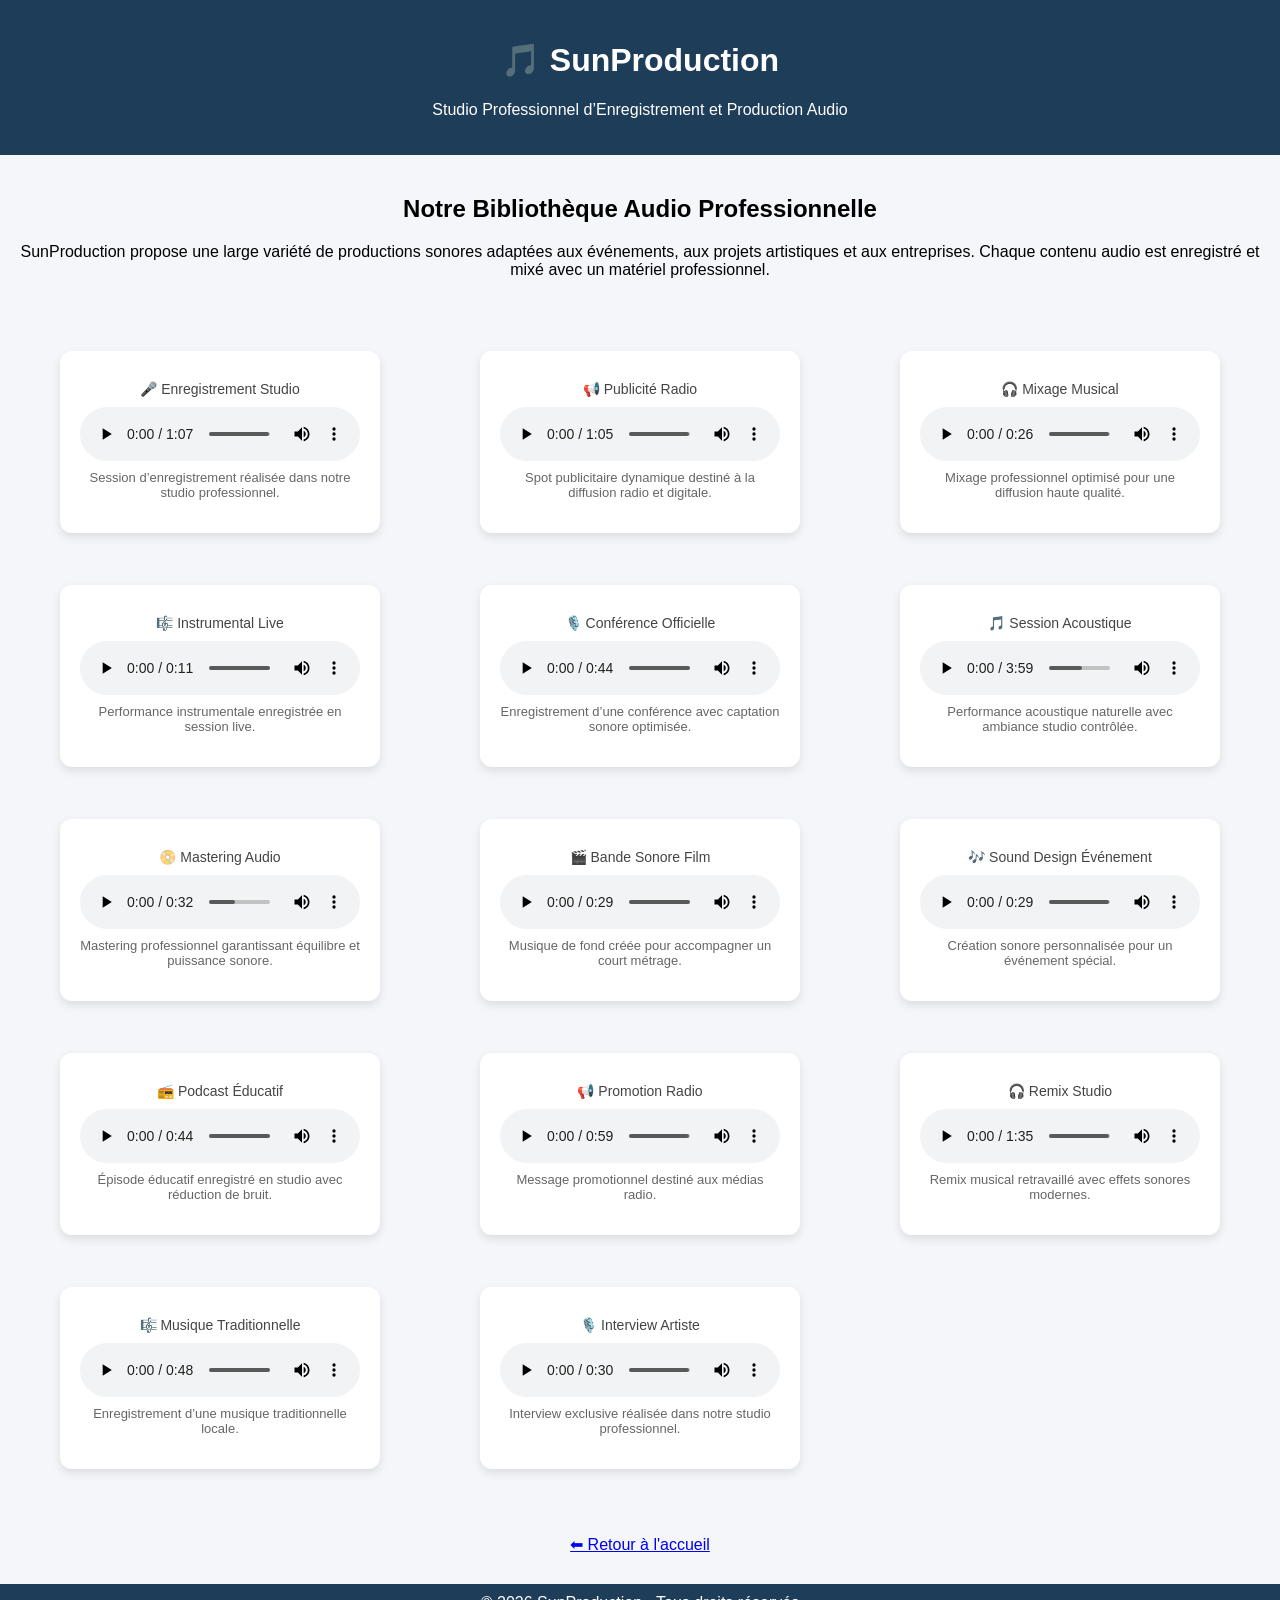
==== commit 06e399b5: "Update audio.html" ====
--- a/audio.html
+++ b/audio.html
@@ -68,12 +68,6 @@
     <p class="description">Session d’enregistrement réalisée dans notre studio professionnel.</p>
 </figure>
 
-<!-- 3 -->
-<figure>
-    <figcaption>📻 Podcast Interview</figcaption>
-    <audio controls><source src="interview.mp3" type="audio/mpeg"></audio>
-    <p class="description">Podcast informatif enregistré avec une qualité sonore claire et nette.</p>
-</figure>
 
 <!-- 4 -->
 <figure>
@@ -131,12 +125,7 @@
     <p class="description">Création sonore personnalisée pour un événement spécial.</p>
 </figure>
 
-<!-- 12 -->
-<figure>
-    <figcaption>🎤 Voix Off Documentaire</figcaption>
-    <audio controls><source src="facebook_video_1758116684536.mp3" type="audio/mpeg"></audio>
-    <p class="description">Narration professionnelle destinée à un documentaire éducatif.</p>
-</figure>
+
 
 <!-- 13 -->
 <figure>
@@ -187,3 +176,4 @@
 
 </body>
 </html>
+
